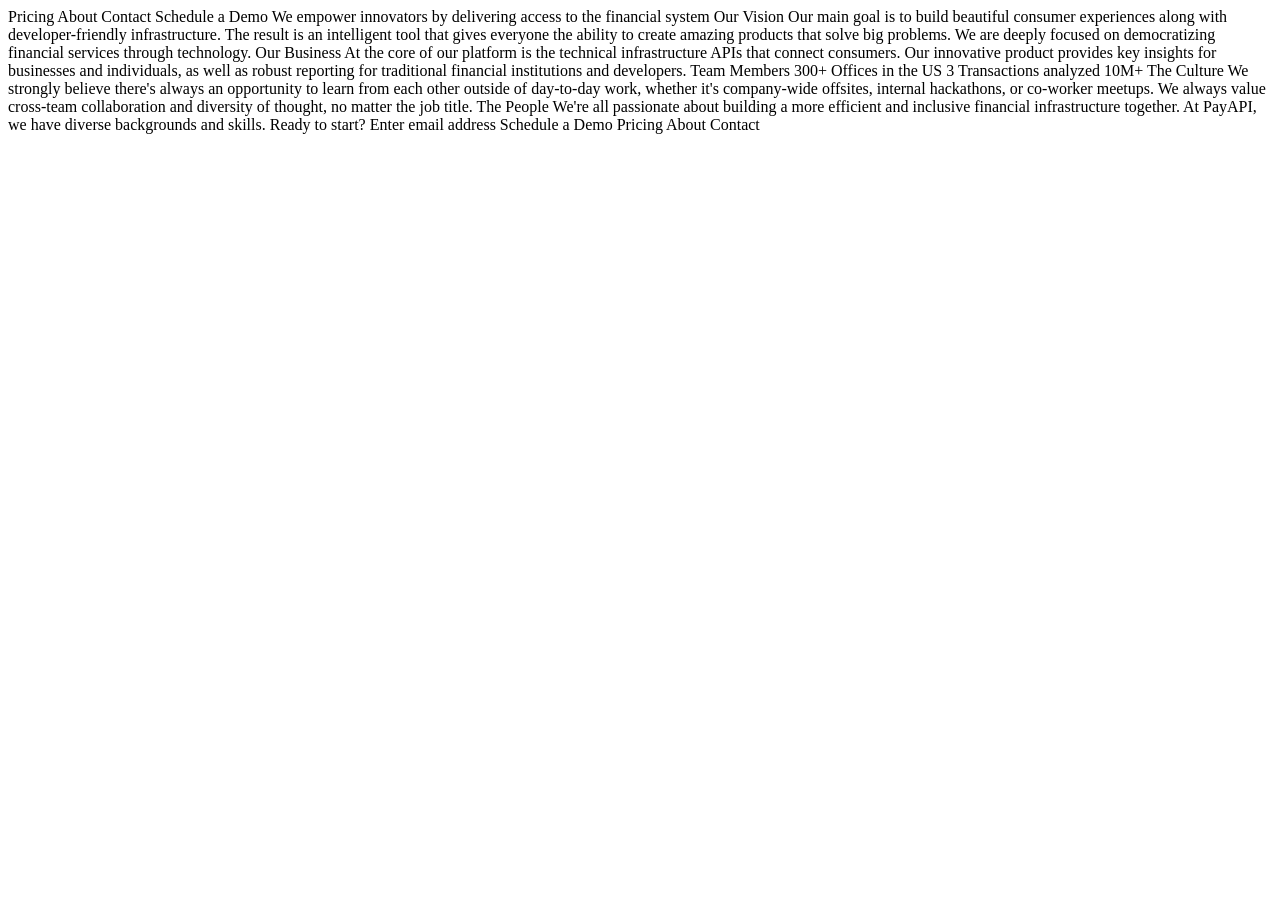
==== about.html @ 97dd3496 "Creating started files" ====
<!DOCTYPE html>
<html lang="en">
  <head>
    <meta charset="UTF-8" />
    <meta name="viewport" content="width=device-width, initial-scale=1.0" />

    <link rel="icon" type="image/png" sizes="32x32" href="./assets/favicon-32x32.png" />

    <title>Frontend Mentor | PayAPI Website Challenge</title>
  </head>

  <body>
    Pricing
    About
    Contact
    Schedule a Demo

    We empower innovators by delivering access to the financial system

    Our Vision

    Our main goal is to build beautiful consumer experiences along with developer-friendly 
    infrastructure. The result is an intelligent tool that gives everyone the ability to create 
    amazing products that solve big problems. We are deeply focused on democratizing financial 
    services through technology.

    Our Business

    At the core of our platform is the technical infrastructure APIs that connect consumers. 
    Our innovative product provides key insights for businesses and individuals, as well as 
    robust reporting for traditional financial institutions and developers.

    Team Members 
    300+

    Offices in the US 
    3

    Transactions analyzed 
    10M+

    The Culture

    We strongly believe there's always an opportunity to learn from each other outside of 
    day-to-day work, whether it's company-wide offsites, internal hackathons, or co-worker meetups. 
    We always value cross-team collaboration and diversity of thought, no matter the job title.

    The People
    
    We're all passionate about building a more efficient and inclusive financial infrastructure 
    together. At PayAPI, we have diverse backgrounds and skills.

    Ready to start? 
    Enter email address 
    Schedule a Demo

    Pricing
    About
    Contact
  </body>

</html>
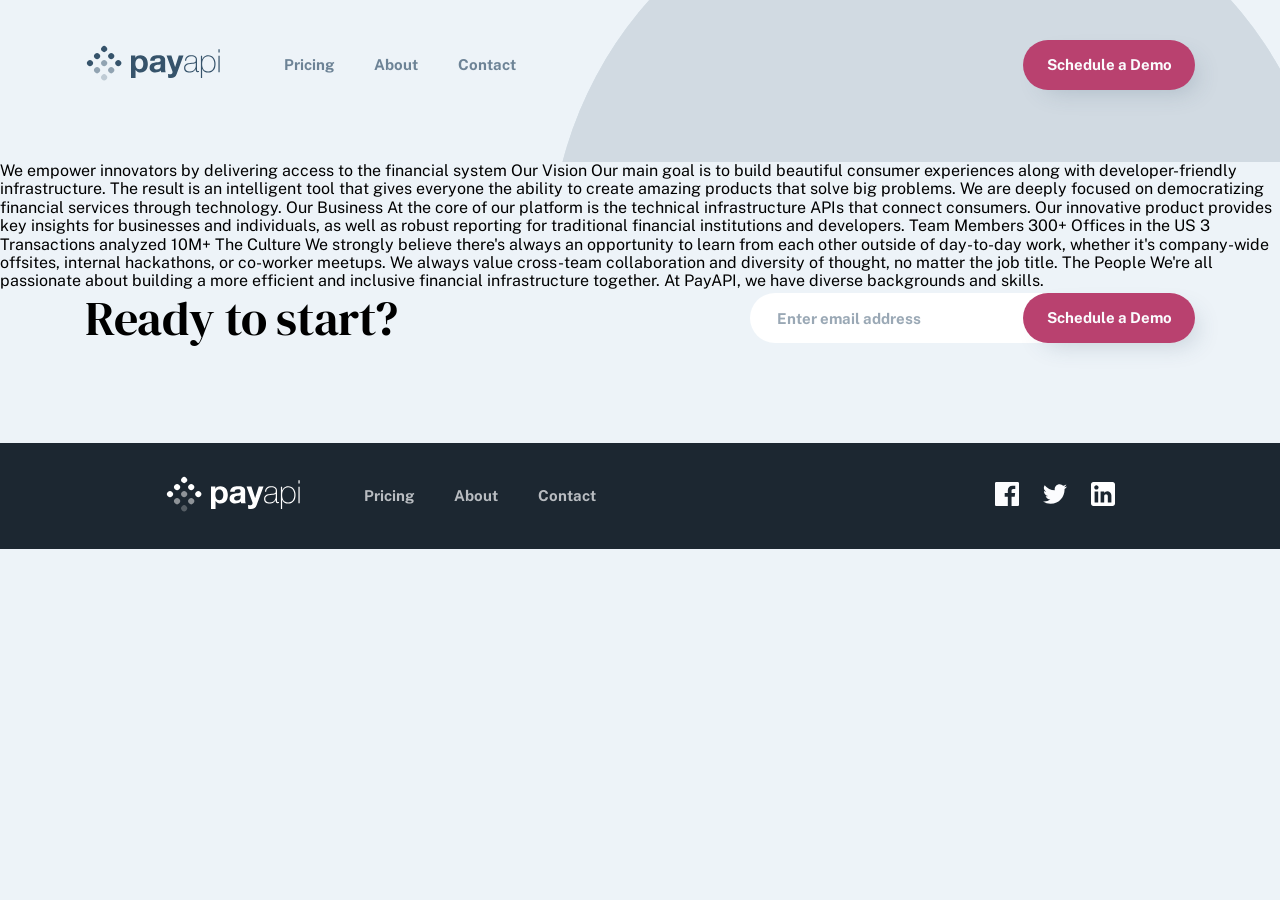
==== commit 4623dd15: "Finished home page" ====
--- a/about.html
+++ b/about.html
@@ -7,15 +7,140 @@
     <link rel="icon" type="image/png" sizes="32x32" href="./assets/favicon-32x32.png" />
 
     <title>Frontend Mentor | PayAPI Website Challenge</title>
+        <link rel="stylesheet" href="./css/normalize.css" />
+    <link rel="stylesheet" href="./css/style.css" />
   </head>
 
   <body>
-    Pricing
-    About
-    Contact
-    Schedule a Demo
-
-    We empower innovators by delivering access to the financial system
+    <header class="header">
+            <div class="header__menu container">
+        <div class="header__logo">
+          <a href="index.html">
+            <svg
+              width="135"
+              height="38"
+              xmlns="http://www.w3.org/2000/svg"
+              aria-hidden="true"
+              focusable="false"
+            >
+              <g fill="#36536B" fill-rule="evenodd">
+                <path
+                  d="M50.544 33.934v-7.84h.064a5.36 5.36 0 002.128 1.84c.864.416 1.808.624 2.832.624 1.216 0 2.277-.235 3.184-.704a6.738 6.738 0 002.272-1.888 8.147 8.147 0 001.36-2.72 11.37 11.37 0 00.448-3.2c0-1.173-.15-2.299-.448-3.376-.299-1.077-.757-2.021-1.376-2.832a6.937 6.937 0 00-2.336-1.952c-.939-.49-2.059-.736-3.36-.736-1.024 0-1.963.203-2.816.608-.853.405-1.557 1.056-2.112 1.952h-.064v-2.112H46v22.336h4.544zm3.808-8.768c-.725 0-1.344-.15-1.856-.448a3.595 3.595 0 01-1.232-1.168 5.044 5.044 0 01-.672-1.68 9.192 9.192 0 01-.208-1.952c0-.683.064-1.344.192-1.984a4.98 4.98 0 01.656-1.696c.31-.49.715-.89 1.216-1.2.501-.31 1.125-.464 1.872-.464.725 0 1.339.155 1.84.464.501.31.912.715 1.232 1.216.32.501.55 1.072.688 1.712.139.64.208 1.29.208 1.952 0 .661-.064 1.312-.192 1.952-.128.64-.347 1.2-.656 1.68-.31.48-.715.87-1.216 1.168-.501.299-1.125.448-1.872.448zm15.882 3.392c1.024 0 2.027-.15 3.008-.448a5.921 5.921 0 002.56-1.568 6.52 6.52 0 00.32 1.6h4.608c-.213-.341-.363-.853-.448-1.536a17.288 17.288 0 01-.128-2.144v-8.608c0-1.003-.224-1.808-.672-2.416a4.603 4.603 0 00-1.728-1.424 7.733 7.733 0 00-2.336-.688 18.543 18.543 0 00-2.528-.176c-.917 0-1.83.09-2.736.272a7.809 7.809 0 00-2.448.912 5.448 5.448 0 00-1.792 1.696c-.47.704-.736 1.59-.8 2.656h4.544c.085-.896.384-1.536.896-1.92.512-.384 1.216-.576 2.112-.576.405 0 .784.027 1.136.08.352.053.661.16.928.32s.48.384.64.672c.16.288.24.677.24 1.168.021.47-.117.827-.416 1.072-.299.245-.704.432-1.216.56-.512.128-1.099.224-1.76.288-.661.064-1.333.15-2.016.256-.683.107-1.36.25-2.032.432a5.735 5.735 0 00-1.792.816c-.523.363-.95.848-1.28 1.456-.33.608-.496 1.381-.496 2.32 0 .853.144 1.59.432 2.208a4.17 4.17 0 001.2 1.536c.512.405 1.11.704 1.792.896a8.127 8.127 0 002.208.288zm1.696-3.008c-.363 0-.715-.032-1.056-.096a2.566 2.566 0 01-.896-.336 1.717 1.717 0 01-.608-.656c-.15-.277-.224-.619-.224-1.024 0-.427.075-.779.224-1.056.15-.277.347-.507.592-.688a2.98 2.98 0 01.864-.432c.33-.107.667-.192 1.008-.256.363-.064.725-.117 1.088-.16.363-.043.71-.096 1.04-.16.33-.064.64-.144.928-.24.288-.096.528-.23.72-.4v1.696c0 .256-.027.597-.08 1.024a3.428 3.428 0 01-.432 1.264c-.235.416-.597.773-1.088 1.072-.49.299-1.184.448-2.08.448zm13.962 8.384c1.557 0 2.773-.288 3.648-.864.874-.576 1.557-1.536 2.048-2.88L98.5 11.598h-4.704L90.18 22.926h-.064l-3.744-11.328H81.54l5.792 15.52c.128.32.192.661.192 1.024 0 .49-.144.939-.432 1.344-.288.405-.731.64-1.328.704-.448.021-.896.01-1.344-.032-.448-.043-.886-.085-1.312-.128v3.744c.469.043.933.08 1.392.112.458.032.922.048 1.392.048zm18.698-5.408c.789 0 1.514-.096 2.176-.288a6.581 6.581 0 001.776-.8c.522-.341.965-.73 1.328-1.168.362-.437.64-.901.832-1.392h.064v.864c0 .341.026.656.08.944.053.288.154.539.304.752.149.213.368.384.656.512.288.128.677.192 1.168.192.34 0 .672-.043.992-.128V26.99a5.835 5.835 0 01-.896.096c-.278 0-.491-.059-.64-.176a.961.961 0 01-.32-.464 2.357 2.357 0 01-.112-.64c-.011-.235-.016-.47-.016-.704v-9.568c0-1.259-.454-2.277-1.36-3.056-.907-.779-2.352-1.168-4.336-1.168-1.984 0-3.515.453-4.592 1.36-1.078.907-1.66 2.267-1.744 4.08h1.216c.085-1.472.58-2.57 1.488-3.296.906-.725 2.096-1.088 3.568-1.088.832 0 1.536.085 2.112.256.576.17 1.045.405 1.408.704.362.299.629.64.8 1.024.17.384.256.8.256 1.248 0 .576-.032 1.056-.096 1.44a1.64 1.64 0 01-.48.944c-.256.245-.635.437-1.136.576-.502.139-1.19.24-2.064.304l-1.888.16c-.662.064-1.35.17-2.064.32-.715.15-1.366.4-1.952.752a4.367 4.367 0 00-1.456 1.44c-.384.608-.576 1.392-.576 2.352 0 1.579.48 2.747 1.44 3.504.96.757 2.314 1.136 4.064 1.136zm.032-1.056c-1.344 0-2.4-.293-3.168-.88-.768-.587-1.152-1.488-1.152-2.704 0-.768.149-1.392.448-1.872.298-.48.688-.859 1.168-1.136a5.213 5.213 0 011.616-.592 20.778 20.778 0 011.792-.272l2.048-.192a16.93 16.93 0 002.032-.288c.608-.128 1.06-.373 1.36-.736v3.072c0 .213-.06.624-.176 1.232-.118.608-.39 1.237-.816 1.888-.427.65-1.046 1.227-1.856 1.728-.811.501-1.91.752-3.296.752zm12.49 6.56v-9.312h.063c.491 1.344 1.27 2.315 2.336 2.912 1.067.597 2.283.896 3.648.896 1.26 0 2.352-.213 3.28-.64a6.254 6.254 0 002.304-1.776c.608-.757 1.062-1.659 1.36-2.704.3-1.045.448-2.197.448-3.456 0-1.152-.149-2.25-.448-3.296-.298-1.045-.752-1.963-1.36-2.752a6.651 6.651 0 00-2.304-1.888c-.928-.47-2.02-.704-3.28-.704-.896 0-1.69.139-2.384.416a6.39 6.39 0 00-1.776 1.04c-.49.416-.885.87-1.184 1.36-.298.49-.512.939-.64 1.344h-.064v-3.776h-1.216V34.03h1.216zm6.047-6.56c-1.152 0-2.117-.208-2.896-.624a5.008 5.008 0 01-1.856-1.664c-.458-.693-.784-1.493-.976-2.4a13.637 13.637 0 01-.288-2.832c0-.981.107-1.925.32-2.832a7.152 7.152 0 011.04-2.416 5.407 5.407 0 011.872-1.696c.768-.427 1.696-.64 2.784-.64 1.11 0 2.054.219 2.832.656a5.599 5.599 0 011.904 1.728c.491.715.854 1.525 1.088 2.432.235.907.352 1.83.352 2.768 0 1.024-.122 1.99-.368 2.896-.245.907-.618 1.701-1.12 2.384a5.487 5.487 0 01-1.92 1.632c-.778.405-1.7.608-2.768.608zm11.498-18.88V5.294h-1.216V8.59h1.216zm0 19.552V11.694h-1.216v16.448h1.216z"
+                  fill-rule="nonzero"
+                />
+                <g>
+                  <circle
+                    transform="rotate(45 19.142 5)"
+                    cx="19.142"
+                    cy="5"
+                    r="3"
+                  />
+                  <circle
+                    transform="rotate(45 26.213 12.071)"
+                    cx="26.213"
+                    cy="12.071"
+                    r="3"
+                  />
+                  <circle
+                    transform="rotate(45 33.284 19.142)"
+                    cx="33.284"
+                    cy="19.142"
+                    r="3"
+                  />
+                  <circle
+                    transform="rotate(45 12.071 12.071)"
+                    cx="12.071"
+                    cy="12.071"
+                    r="3"
+                  />
+                  <circle
+                    opacity=".5"
+                    transform="rotate(45 19.142 19.142)"
+                    cx="19.142"
+                    cy="19.142"
+                    r="3"
+                  />
+                  <circle
+                    opacity=".5"
+                    transform="rotate(45 26.213 26.213)"
+                    cx="26.213"
+                    cy="26.213"
+                    r="3"
+                  />
+                  <circle
+                    transform="rotate(45 5 19.142)"
+                    cx="5"
+                    cy="19.142"
+                    r="3"
+                  />
+                  <circle
+                    opacity=".5"
+                    transform="rotate(45 12.071 26.213)"
+                    cx="12.071"
+                    cy="26.213"
+                    r="3"
+                  />
+                  <circle
+                    opacity=".25"
+                    transform="rotate(45 19.142 33.284)"
+                    cx="19.142"
+                    cy="33.284"
+                    r="3"
+                  />
+                </g>
+              </g>
+            </svg>
+            <span class="visually-hidden">PayAPI — Главная страница</span>
+          </a>
+        </div>
+        <button
+          type="button"
+          class="menu__button open__button"
+          aria-label="Открыть меню"
+          aria-expanded="false"
+          aria-controls="navbar"
+        >
+          <svg
+            width="28"
+            height="17"
+            xmlns="http://www.w3.org/2000/svg"
+            aria-hidden="true"
+            focusable="false"
+          >
+            <g fill="#36536B" fill-rule="evenodd">
+              <path d="M0 0h28v3H0zM0 7h28v3H0zM0 14h28v3H0z" />
+            </g>
+          </svg>
+        </button>
+        <div id="navbar" class="header__menu-wrap">
+          <nav class="navigation" aria-label="Главная навигация">
+            <button
+              type="button"
+              class="menu__button close__button"
+              aria-label="Закрыть меню"
+              aria-expanded="true"
+              aria-controls="navbar"
+            >
+              <svg width="22" height="23" xmlns="http://www.w3.org/2000/svg">
+                <path
+                  d="M19.839.54L21.96 2.66 13.12 11.5l8.84 8.839-2.121 2.121-8.84-8.84-8.838 8.84L.04 20.34l8.838-8.84L.04 2.662 2.16.54 11 9.378 19.839.54z"
+                  fill="#FBFCFE"
+                  fill-rule="evenodd"
+                />
+              </svg>
+            </button>
+            <ul id="navMenu" class="main__nav">
+              <li><a href="pricing.html">Pricing</a></li>
+              <li><a href="/">About</a></li>
+              <li><a href="contact.html">Contact</a></li>
+            </ul>
+          </nav>
+          <button type="button" class="btn">Schedule a Demo</button>
+        </div>
+      </div>
+    </header>
+    <main class="main">
+We empower innovators by delivering access to the financial system
 
     Our Vision
 
@@ -49,14 +174,155 @@
     
     We're all passionate about building a more efficient and inclusive financial infrastructure 
     together. At PayAPI, we have diverse backgrounds and skills.
-
-    Ready to start? 
-    Enter email address 
-    Schedule a Demo
-
-    Pricing
-    About
-    Contact
+    </main>
+    <footer class="footer">
+      <div class="footer__header container">
+        <h3>Ready to start?</h3>
+        <form action="#" class="form__email" id="footer-form">
+          <input
+            type="email"
+            name="email"
+            class="user-email"
+            aria-label="Enter your email"
+            placeholder="Enter email address"
+          />
+          <small class="error-msg">Please use a valid email address</small>
+          <button type="submit" class="btn email-btn">Schedule a Demo</button>
+        </form>
+      </div>
+      <div class="footer__links">
+        <a href="index.html" class="footer__logo">
+          <svg
+            width="135"
+            height="38"
+            xmlns="http://www.w3.org/2000/svg"
+            aria-hidden="true"
+            focusable="false"
+          >
+            <g fill="#36536B" fill-rule="evenodd">
+              <path
+                d="M50.544 33.934v-7.84h.064a5.36 5.36 0 002.128 1.84c.864.416 1.808.624 2.832.624 1.216 0 2.277-.235 3.184-.704a6.738 6.738 0 002.272-1.888 8.147 8.147 0 001.36-2.72 11.37 11.37 0 00.448-3.2c0-1.173-.15-2.299-.448-3.376-.299-1.077-.757-2.021-1.376-2.832a6.937 6.937 0 00-2.336-1.952c-.939-.49-2.059-.736-3.36-.736-1.024 0-1.963.203-2.816.608-.853.405-1.557 1.056-2.112 1.952h-.064v-2.112H46v22.336h4.544zm3.808-8.768c-.725 0-1.344-.15-1.856-.448a3.595 3.595 0 01-1.232-1.168 5.044 5.044 0 01-.672-1.68 9.192 9.192 0 01-.208-1.952c0-.683.064-1.344.192-1.984a4.98 4.98 0 01.656-1.696c.31-.49.715-.89 1.216-1.2.501-.31 1.125-.464 1.872-.464.725 0 1.339.155 1.84.464.501.31.912.715 1.232 1.216.32.501.55 1.072.688 1.712.139.64.208 1.29.208 1.952 0 .661-.064 1.312-.192 1.952-.128.64-.347 1.2-.656 1.68-.31.48-.715.87-1.216 1.168-.501.299-1.125.448-1.872.448zm15.882 3.392c1.024 0 2.027-.15 3.008-.448a5.921 5.921 0 002.56-1.568 6.52 6.52 0 00.32 1.6h4.608c-.213-.341-.363-.853-.448-1.536a17.288 17.288 0 01-.128-2.144v-8.608c0-1.003-.224-1.808-.672-2.416a4.603 4.603 0 00-1.728-1.424 7.733 7.733 0 00-2.336-.688 18.543 18.543 0 00-2.528-.176c-.917 0-1.83.09-2.736.272a7.809 7.809 0 00-2.448.912 5.448 5.448 0 00-1.792 1.696c-.47.704-.736 1.59-.8 2.656h4.544c.085-.896.384-1.536.896-1.92.512-.384 1.216-.576 2.112-.576.405 0 .784.027 1.136.08.352.053.661.16.928.32s.48.384.64.672c.16.288.24.677.24 1.168.021.47-.117.827-.416 1.072-.299.245-.704.432-1.216.56-.512.128-1.099.224-1.76.288-.661.064-1.333.15-2.016.256-.683.107-1.36.25-2.032.432a5.735 5.735 0 00-1.792.816c-.523.363-.95.848-1.28 1.456-.33.608-.496 1.381-.496 2.32 0 .853.144 1.59.432 2.208a4.17 4.17 0 001.2 1.536c.512.405 1.11.704 1.792.896a8.127 8.127 0 002.208.288zm1.696-3.008c-.363 0-.715-.032-1.056-.096a2.566 2.566 0 01-.896-.336 1.717 1.717 0 01-.608-.656c-.15-.277-.224-.619-.224-1.024 0-.427.075-.779.224-1.056.15-.277.347-.507.592-.688a2.98 2.98 0 01.864-.432c.33-.107.667-.192 1.008-.256.363-.064.725-.117 1.088-.16.363-.043.71-.096 1.04-.16.33-.064.64-.144.928-.24.288-.096.528-.23.72-.4v1.696c0 .256-.027.597-.08 1.024a3.428 3.428 0 01-.432 1.264c-.235.416-.597.773-1.088 1.072-.49.299-1.184.448-2.08.448zm13.962 8.384c1.557 0 2.773-.288 3.648-.864.874-.576 1.557-1.536 2.048-2.88L98.5 11.598h-4.704L90.18 22.926h-.064l-3.744-11.328H81.54l5.792 15.52c.128.32.192.661.192 1.024 0 .49-.144.939-.432 1.344-.288.405-.731.64-1.328.704-.448.021-.896.01-1.344-.032-.448-.043-.886-.085-1.312-.128v3.744c.469.043.933.08 1.392.112.458.032.922.048 1.392.048zm18.698-5.408c.789 0 1.514-.096 2.176-.288a6.581 6.581 0 001.776-.8c.522-.341.965-.73 1.328-1.168.362-.437.64-.901.832-1.392h.064v.864c0 .341.026.656.08.944.053.288.154.539.304.752.149.213.368.384.656.512.288.128.677.192 1.168.192.34 0 .672-.043.992-.128V26.99a5.835 5.835 0 01-.896.096c-.278 0-.491-.059-.64-.176a.961.961 0 01-.32-.464 2.357 2.357 0 01-.112-.64c-.011-.235-.016-.47-.016-.704v-9.568c0-1.259-.454-2.277-1.36-3.056-.907-.779-2.352-1.168-4.336-1.168-1.984 0-3.515.453-4.592 1.36-1.078.907-1.66 2.267-1.744 4.08h1.216c.085-1.472.58-2.57 1.488-3.296.906-.725 2.096-1.088 3.568-1.088.832 0 1.536.085 2.112.256.576.17 1.045.405 1.408.704.362.299.629.64.8 1.024.17.384.256.8.256 1.248 0 .576-.032 1.056-.096 1.44a1.64 1.64 0 01-.48.944c-.256.245-.635.437-1.136.576-.502.139-1.19.24-2.064.304l-1.888.16c-.662.064-1.35.17-2.064.32-.715.15-1.366.4-1.952.752a4.367 4.367 0 00-1.456 1.44c-.384.608-.576 1.392-.576 2.352 0 1.579.48 2.747 1.44 3.504.96.757 2.314 1.136 4.064 1.136zm.032-1.056c-1.344 0-2.4-.293-3.168-.88-.768-.587-1.152-1.488-1.152-2.704 0-.768.149-1.392.448-1.872.298-.48.688-.859 1.168-1.136a5.213 5.213 0 011.616-.592 20.778 20.778 0 011.792-.272l2.048-.192a16.93 16.93 0 002.032-.288c.608-.128 1.06-.373 1.36-.736v3.072c0 .213-.06.624-.176 1.232-.118.608-.39 1.237-.816 1.888-.427.65-1.046 1.227-1.856 1.728-.811.501-1.91.752-3.296.752zm12.49 6.56v-9.312h.063c.491 1.344 1.27 2.315 2.336 2.912 1.067.597 2.283.896 3.648.896 1.26 0 2.352-.213 3.28-.64a6.254 6.254 0 002.304-1.776c.608-.757 1.062-1.659 1.36-2.704.3-1.045.448-2.197.448-3.456 0-1.152-.149-2.25-.448-3.296-.298-1.045-.752-1.963-1.36-2.752a6.651 6.651 0 00-2.304-1.888c-.928-.47-2.02-.704-3.28-.704-.896 0-1.69.139-2.384.416a6.39 6.39 0 00-1.776 1.04c-.49.416-.885.87-1.184 1.36-.298.49-.512.939-.64 1.344h-.064v-3.776h-1.216V34.03h1.216zm6.047-6.56c-1.152 0-2.117-.208-2.896-.624a5.008 5.008 0 01-1.856-1.664c-.458-.693-.784-1.493-.976-2.4a13.637 13.637 0 01-.288-2.832c0-.981.107-1.925.32-2.832a7.152 7.152 0 011.04-2.416 5.407 5.407 0 011.872-1.696c.768-.427 1.696-.64 2.784-.64 1.11 0 2.054.219 2.832.656a5.599 5.599 0 011.904 1.728c.491.715.854 1.525 1.088 2.432.235.907.352 1.83.352 2.768 0 1.024-.122 1.99-.368 2.896-.245.907-.618 1.701-1.12 2.384a5.487 5.487 0 01-1.92 1.632c-.778.405-1.7.608-2.768.608zm11.498-18.88V5.294h-1.216V8.59h1.216zm0 19.552V11.694h-1.216v16.448h1.216z"
+                fill-rule="nonzero"
+              />
+              <g>
+                <circle
+                  transform="rotate(45 19.142 5)"
+                  cx="19.142"
+                  cy="5"
+                  r="3"
+                />
+                <circle
+                  transform="rotate(45 26.213 12.071)"
+                  cx="26.213"
+                  cy="12.071"
+                  r="3"
+                />
+                <circle
+                  transform="rotate(45 33.284 19.142)"
+                  cx="33.284"
+                  cy="19.142"
+                  r="3"
+                />
+                <circle
+                  transform="rotate(45 12.071 12.071)"
+                  cx="12.071"
+                  cy="12.071"
+                  r="3"
+                />
+                <circle
+                  opacity=".5"
+                  transform="rotate(45 19.142 19.142)"
+                  cx="19.142"
+                  cy="19.142"
+                  r="3"
+                />
+                <circle
+                  opacity=".5"
+                  transform="rotate(45 26.213 26.213)"
+                  cx="26.213"
+                  cy="26.213"
+                  r="3"
+                />
+                <circle
+                  transform="rotate(45 5 19.142)"
+                  cx="5"
+                  cy="19.142"
+                  r="3"
+                />
+                <circle
+                  opacity=".5"
+                  transform="rotate(45 12.071 26.213)"
+                  cx="12.071"
+                  cy="26.213"
+                  r="3"
+                />
+                <circle
+                  opacity=".25"
+                  transform="rotate(45 19.142 33.284)"
+                  cx="19.142"
+                  cy="33.284"
+                  r="3"
+                />
+              </g>
+            </g>
+          </svg>
+        </a>
+        <div class="footer__links-wrap">
+          <nav>
+            <ul>
+              <li><a href="pricing.html">Pricing</a></li>
+              <li><a href="/">About</a></li>
+              <li><a href="contact.html">Contact</a></li>
+            </ul>
+          </nav>
+          <div class="footer__links-social">
+            <a href="#"
+              ><svg
+                width="24"
+                height="24"
+                xmlns="http://www.w3.org/2000/svg"
+                aria-hidden="true"
+                focusable="false"
+              >
+                <path
+                  d="M22.675 0H1.325C.593 0 0 .593 0 1.325v21.351C0 23.407.593 24 1.325 24H12.82v-9.294H9.692v-3.622h3.128V8.413c0-3.1 1.893-4.788 4.659-4.788 1.325 0 2.463.099 2.795.143v3.24l-1.918.001c-1.504 0-1.795.715-1.795 1.763v2.313h3.587l-.467 3.622h-3.12V24h6.116c.73 0 1.323-.593 1.323-1.325V1.325C24 .593 23.407 0 22.675 0z"
+                  fill="#FBFCFE"
+                  fill-rule="nonzero"
+                /></svg
+            ></a>
+            <a href="#"
+              ><svg
+                width="24"
+                height="20"
+                xmlns="http://www.w3.org/2000/svg"
+                aria-hidden="true"
+                focusable="false"
+              >
+                <path
+                  d="M24 2.557a9.83 9.83 0 01-2.828.775A4.932 4.932 0 0023.337.608a9.864 9.864 0 01-3.127 1.195A4.916 4.916 0 0016.616.248c-3.179 0-5.515 2.966-4.797 6.045A13.978 13.978 0 011.671 1.149a4.93 4.93 0 001.523 6.574 4.903 4.903 0 01-2.229-.616c-.054 2.281 1.581 4.415 3.949 4.89a4.935 4.935 0 01-2.224.084 4.928 4.928 0 004.6 3.419A9.9 9.9 0 010 17.54a13.94 13.94 0 007.548 2.212c9.142 0 14.307-7.721 13.995-14.646A10.025 10.025 0 0024 2.557z"
+                  fill="#FBFCFE"
+                  fill-rule="nonzero"
+                /></svg
+            ></a>
+            <a href="#"
+              ><svg
+                width="24"
+                height="24"
+                xmlns="http://www.w3.org/2000/svg"
+                aria-hidden="true"
+                focusable="false"
+              >
+                <path
+                  d="M21.6 0H2.4C1.08 0 0 1.08 0 2.4v19.2C0 22.92 1.08 24 2.4 24h19.2c1.32 0 2.4-1.08 2.4-2.4V2.4C24 1.08 22.92 0 21.6 0zM7.2 20.4H3.6V9.6h3.6v10.8zM5.4 7.56c-1.2 0-2.16-.96-2.16-2.16 0-1.2.96-2.16 2.16-2.16 1.2 0 2.16.96 2.16 2.16 0 1.2-.96 2.16-2.16 2.16zm15 12.84h-3.6v-6.36c0-.96-.84-1.8-1.8-1.8-.96 0-1.8.84-1.8 1.8v6.36H9.6V9.6h3.6v1.44c.6-.96 1.92-1.68 3-1.68 2.28 0 4.2 1.92 4.2 4.2v6.84z"
+                  fill="#FFF"
+                  fill-rule="nonzero"
+                /></svg
+            ></a>
+          </div>
+        </div>
+      </div>
+    </footer>
+    <script src="app.js" defer></script>
   </body>
 
 </html>
--- a/css/style.css
+++ b/css/style.css
@@ -0,0 +1,817 @@
+:root {
+  --neutral-950: hsl(0, 0%, 0%);
+  --neutral-300: hsl(0, 0%, 85%);
+  --neutral-0: hsl(0, 0%, 100%);
+  --slate-950: hsl(207, 27%, 15%);
+  --slate-900: hsl(208, 37%, 21%);
+  --slate-800: hsl(207, 25%, 24%);
+  --slate-700: hsl(207, 33%, 32%);
+  --slate-600: hsl(208, 29%, 45%);
+  --slate-500: hsl(207, 16%, 50%);
+  --slate-100: hsl(207, 44%, 95%);
+  --slate-50: hsl(220, 60%, 99%);
+  --rose-600: hsl(337, 48%, 49%);
+  --rose-400: hsl(337, 60%, 64%);
+  --red-600: hsl(0, 100%, 50%);
+  --green-900: hsl(162, 18%, 22%);
+}
+@font-face {
+  font-family: "DM Serif Display";
+  src: url("../assets/fonts/DMSerifDisplay-Regular.woff2") format("woff2");
+  font-weight: normal;
+  font-style: normal;
+  font-display: swap;
+}
+
+@font-face {
+  font-family: "Public Sans";
+  src: url("../assets/fonts/PublicSans-Bold.woff2") format("woff2");
+  font-weight: bold;
+  font-style: normal;
+  font-display: swap;
+}
+
+@font-face {
+  font-family: "Public Sans";
+  src: url("../assets/fonts/PublicSans-Bold_1.woff2") format("woff2");
+  font-weight: bold;
+  font-style: normal;
+  font-display: swap;
+}
+
+@font-face {
+  font-family: "Public Sans";
+  src: url("../assets/fonts/PublicSans-Regular.woff2") format("woff2");
+  font-weight: normal;
+  font-style: normal;
+  font-display: swap;
+}
+@font-face {
+  font-family: "Roboto Mono";
+  src: url("../assets/fonts/RobotoMono-Regular.woff2") format("woff2");
+  font-weight: normal;
+  font-style: normal;
+  font-display: swap;
+}
+html {
+  box-sizing: border-box;
+}
+
+*,
+*::after,
+*::before {
+  box-sizing: border-box;
+}
+body {
+  max-width: 1440px;
+  width: 100%;
+  margin: 0;
+  margin-inline: auto;
+  padding: 0;
+  font-family: "Public Sans";
+  background-color: var(--slate-100);
+}
+img {
+  display: block;
+  max-width: 100%;
+  height: auto;
+}
+h1,
+h2,
+h3,
+h4,
+h5,
+h6,
+p {
+  margin: 0;
+}
+pre {
+  font-family: "Roboto Mono";
+  margin-block: 0;
+  font-size: 0;
+}
+code {
+  font-family: "Roboto Mono";
+}
+ul {
+  margin: 0;
+  padding: 0;
+  list-style: none;
+}
+button {
+  border: 0 none transparent;
+  background-color: transparent;
+  cursor: pointer;
+  padding: 0;
+}
+a {
+  text-decoration: none;
+}
+h3 {
+  font-family: "DM Serif Display";
+  font-weight: 400;
+  font-size: 48px;
+  line-height: 115%;
+  letter-spacing: -0.4px;
+}
+.container {
+  max-width: 70.625rem;
+  margin-inline: auto;
+  padding-inline: 0.625rem;
+}
+.btn {
+  width: 172px;
+  height: 50px;
+  display: flex;
+  flex-direction: row;
+  justify-content: center;
+  align-items: center;
+  background: var(--rose-600);
+  box-shadow: 10px 10px 25px -10px rgba(54, 83, 107, 0.25);
+  border-radius: 999px;
+  font-weight: 700;
+  font-size: 15px;
+  line-height: 120%;
+  color: var(--slate-50);
+  transition:
+    background 350ms ease-in-out,
+    box-shadow 400 ms ease-in-out;
+  &:hover {
+    background: var(--rose-400);
+    box-shadow: 10px 10px 25px -10px rgba(54, 83, 107, 0.25);
+  }
+}
+.form__email {
+  position: relative;
+  input {
+    outline: none;
+    border: var(--neutral-0);
+    width: 445px;
+    height: 50px;
+    border-radius: 999px;
+    padding: 16px 27px;
+    &::placeholder {
+      font-family: "Public Sans";
+      font-style: normal;
+      font-weight: 700;
+      font-size: 15px;
+      line-height: 120%;
+      color: var(--slate-700);
+      mix-blend-mode: normal;
+      opacity: 0.5;
+    }
+    &:focus {
+      outline: none;
+      border: none;
+    }
+  }
+  small {
+    display: none;
+    padding: 5px 0 0 30px;
+    color: var(--red-600);
+  }
+  .btn {
+    position: absolute;
+    top: 0;
+    right: 100px;
+  }
+}
+.visually-hidden {
+  position: absolute;
+  width: 1px;
+  height: 1px;
+  padding: 0;
+  margin: -1px;
+  overflow: hidden;
+  clip: rect(0, 0, 0, 0);
+  white-space: nowrap;
+  border: 0;
+}
+
+.header {
+  background-image: url("../assets/shared/desktop/bg-pattern-circle.svg");
+  background-repeat: no-repeat;
+  background-position-x: 110%;
+  background-position-y: -130px;
+  overflow: hidden;
+  .header__menu {
+    display: flex;
+    align-items: center;
+    column-gap: 64px;
+    padding-block: 40px 72px;
+    .menu__button {
+      &.open__button {
+        display: none;
+      }
+      &.close__button {
+        display: none;
+      }
+    }
+  }
+
+  .header__menu-wrap {
+    display: flex;
+    align-items: center;
+    flex-grow: 1;
+    nav {
+      ul {
+        display: flex;
+        align-items: center;
+        column-gap: 40px;
+        a {
+          font-weight: 700;
+          font-size: 15px;
+          line-height: 120%;
+          color: var(--slate-700);
+          mix-blend-mode: normal;
+          opacity: 0.7;
+          transition: opacity 450ms ease-in-out;
+          &:hover {
+            opacity: 1;
+          }
+        }
+      }
+    }
+    .btn {
+      margin-left: auto;
+    }
+  }
+
+  .header__hero {
+    display: flex;
+    align-items: center;
+    justify-content: space-between;
+    .header__hero-content {
+      max-width: 546px;
+      h1 {
+        font-family: "DM Serif Display";
+        font-weight: 400;
+        /* font-size: 72px; */
+        font-size: clamp(2rem, calc(0.864rem + 4.04vw), 4.5rem);
+        line-height: 72px;
+        letter-spacing: -0.553846px;
+        color: var(--slate-700);
+        margin-block-end: 24px;
+      }
+      form {
+        margin-block-end: 16px;
+      }
+      p {
+        display: flex;
+        align-items: center;
+        column-gap: 5px;
+        font-size: 15px;
+        line-height: 185%;
+        color: var(--slate-500);
+        a {
+          font-weight: 700;
+          color: var(--slate-700);
+          text-decoration: underline;
+          text-underline-offset: 3px;
+        }
+      }
+    }
+  }
+}
+.main {
+  .main__about {
+    display: flex;
+    align-items: center;
+    justify-content: space-between;
+    padding: 99px 165px;
+    background: var(--slate-950);
+    background-image: url("../assets/shared/desktop/bg-pattern-circle.svg");
+    background-repeat: no-repeat;
+    background-position-x: -30%;
+    background-position-y: 120%;
+    overflow: hidden;
+    margin-block-end: 150px;
+    .main__about-content {
+      display: flex;
+      flex-direction: column;
+      align-items: flex-start;
+      max-width: 445px;
+      color: var(--slate-50);
+      h3 {
+        margin-block-end: 24px;
+      }
+      p {
+        font-weight: 400;
+        font-size: 15px;
+        line-height: 185%;
+        mix-blend-mode: normal;
+        opacity: 0.7;
+        margin-block-end: 32px;
+      }
+      .btn {
+        width: 114px;
+        height: 50px;
+        border: 1px solid var(--slate-50);
+        background: inherit;
+        transition:
+          background 450ms ease-in-out,
+          border-color 450ms ease-in-out,
+          color 450ms ease-in-out;
+        &:hover {
+          background: var(--slate-50);
+          border-color: var(--slate-50);
+          color: var(--slate-950);
+          outline: none;
+        }
+      }
+    }
+    .main__about-images {
+      display: grid;
+      grid-template-columns: repeat(3, 1fr);
+      grid-template-rows: repeat(2, 1fr);
+      gap: 54px 62px;
+      svg path {
+        fill: var(--slate-50);
+      }
+    }
+  }
+  .testimonial {
+    background-image: url("../assets/shared/desktop/bg-pattern-circle.svg");
+    background-repeat: no-repeat;
+    background-position-x: 160%;
+    background-position-y: 90%;
+    .testimonial__implementation {
+      display: flex;
+      align-items: center;
+      justify-content: space-between;
+      margin-block-end: 150px;
+      .implementation__images {
+        width: 445px;
+        height: 284px;
+        box-shadow: 9px 18px 14px 3px rgba(0, 0, 0, 0.65);
+        .implementation__images-head {
+          height: 40px;
+          background: hsl(207, 25%, 24%);
+          border-radius: 8px 8px 0px 0px;
+          display: flex;
+          align-items: center;
+          column-gap: 6.4px;
+          padding: 12px 16px;
+          span {
+            width: 16px;
+            height: 16px;
+            border-radius: 50%;
+            &:nth-child(1) {
+              background-color: var(--rose-600);
+            }
+            &:nth-child(2) {
+              background-color: var(--slate-600);
+            }
+            &:nth-child(3) {
+              background-color: var(--slate-700);
+            }
+          }
+        }
+        .implementation__images-block {
+          background-color: var(--slate-950);
+          color: var(--slate-50);
+          padding: 15px;
+          border-radius: 0px 0px 8px 8px;
+          font-family: "Roboto Mono";
+          padding-inline: 32px;
+          code {
+            /* Подсветка для тегов/атрибутов (опционально) */
+            color: #9cdcfe;
+            display: block;
+            font-style: normal;
+            font-weight: 400;
+            font-size: 13px;
+            line-height: 20px;
+            color: var(--slate-50);
+          }
+        }
+      }
+
+      .implementation__content {
+        max-width: 445px;
+        h3 {
+          color: var(--slate-700);
+          margin-block-end: 24px;
+        }
+        p {
+          font-weight: 400;
+          font-size: 15px;
+          line-height: 185%;
+          color: var(--slate-500);
+        }
+      }
+    }
+    .testimonial__optimize {
+      display: flex;
+      align-items: center;
+      column-gap: 99.5px;
+      padding-block-end: 146.57px;
+      .testimonial__optimize-content {
+        h3 {
+          color: var(--slate-950);
+          margin-block-end: 24px;
+        }
+        p {
+          font-size: 15px;
+          line-height: 185%;
+          color: var(--slate-500);
+        }
+      }
+      img {
+        width: 565px;
+        height: 499px;
+      }
+    }
+  }
+  .feauters {
+    display: grid;
+    grid-template-columns: repeat(3, 1fr);
+    column-gap: 30px;
+    margin-block-end: 84px;
+    .feauters__block {
+      display: flex;
+      align-items: center;
+      flex-direction: column;
+      row-gap: 16px;
+      img {
+        margin-block-end: 16px;
+      }
+      h6 {
+        font-weight: 700;
+        font-size: 18px;
+        line-height: 140%;
+        text-align: center;
+        color: #36536b;
+      }
+      p {
+        font-weight: 400;
+        font-size: 15px;
+        line-height: 185%;
+        text-align: center;
+        color: #6c8294;
+      }
+    }
+  }
+}
+.footer {
+  .footer__header {
+    display: flex;
+    align-items: center;
+    justify-content: space-between;
+    margin-block-end: 97px;
+    .form__email {
+      .btn {
+        right: 0;
+      }
+    }
+  }
+  .footer__links {
+    display: flex;
+    align-items: center;
+    column-gap: 64px;
+    background-color: var(--slate-950);
+    padding: 32px 165px;
+    .footer__logo {
+      svg {
+        /* Стили для обычного состояния */
+        path,
+        circle {
+          fill: var(--neutral-0);
+          transition: fill 300ms ease;
+        }
+
+        /* Стили при наведении на сам SVG */
+        &:hover {
+          path,
+          circle {
+            fill: hsl(207, 28%, 77%);
+          }
+        }
+      }
+    }
+    .footer__links-wrap {
+      display: flex;
+      align-items: center;
+      flex-grow: 1;
+      nav {
+        ul {
+          display: flex;
+          align-items: center;
+          column-gap: 40px;
+          a {
+            font-weight: 700;
+            font-size: 15px;
+            line-height: 120%;
+            color: #fbfcfe;
+            mix-blend-mode: normal;
+            opacity: 0.7;
+            transition: opacity 450ms ease-in-out;
+            &:hover {
+              opacity: 1;
+            }
+          }
+        }
+      }
+    }
+    .footer__links-social {
+      margin-left: auto;
+      display: flex;
+      align-items: center;
+      column-gap: 24px;
+      a {
+        svg {
+          transition: fill 300ms ease;
+          &:hover path {
+            fill: var(--rose-400);
+          }
+        }
+      }
+    }
+  }
+}
+
+@media (width <= 768px) {
+  h3 {
+    font-size: clamp(2rem, calc(0.707rem + 4.598vw), 3rem);
+  }
+  .container {
+    max-width: 710px;
+  }
+  .header {
+    background-size: 949px 949px;
+    background-position-x: 65%;
+    background-position-y: -555%;
+    margin-block-end: 91px;
+    .header__menu {
+    }
+    .header__hero {
+      flex-direction: column-reverse;
+      .header__hero-content {
+        max-width: 573px;
+        h1 {
+          text-align: center;
+          line-height: 115%;
+        }
+        form {
+          margin-block-end: 8px;
+        }
+        p {
+          justify-content: center;
+        }
+      }
+    }
+  }
+  .main {
+    .main__about {
+      flex-direction: column-reverse;
+      row-gap: 64px;
+      padding: 87px 40px;
+      background-position-x: 30%;
+      background-position-y: 350%;
+      margin-block-end: 100px;
+      .main__about-content {
+        align-items: center;
+        p {
+          text-align: center;
+        }
+      }
+    }
+    .testimonial {
+      background-image: none;
+      .testimonial__implementation {
+        flex-direction: column;
+        row-gap: 72px;
+        margin-block-end: 101px;
+        .implementation__images {
+          width: 392px;
+          height: 250px;
+          .implementation__images-head {
+            height: 32px;
+            padding: 10px 14px;
+          }
+          .implementation__images-block {
+            padding-inline: 21px;
+          }
+        }
+        .implementation__content {
+          text-align: center;
+        }
+      }
+      .testimonial__optimize {
+        padding-block-end: 0;
+        margin-block-end: 101.36px;
+        flex-direction: column-reverse;
+        row-gap: 36px;
+        .testimonial__optimize-content {
+          max-width: 573px;
+          h3 {
+            text-align: center;
+          }
+          p {
+            text-align: center;
+          }
+        }
+        img {
+          width: 361.92px;
+          height: 319.64px;
+        }
+      }
+    }
+    .feauters {
+      column-gap: 8px;
+      margin-block-end: 81px;
+    }
+  }
+  .footer {
+    .footer__header {
+      flex-direction: column;
+      row-gap: 40px;
+      margin-block-end: 100px;
+    }
+    .footer__links {
+      padding: 31.62px 39.5px;
+    }
+  }
+}
+
+@media (width <= 450px) {
+  .container {
+    max-width: 348px;
+  }
+  .form__email {
+    position: static;
+    input {
+      width: 328px;
+      height: 48px;
+      padding: 15px 30px;
+      margin-block-end: 16px;
+    }
+    .small {
+      margin-block-end: 16px;
+    }
+    .btn {
+      position: static;
+      width: 328px;
+      height: 48px;
+    }
+  }
+  .header {
+    background-size: 780px 780px;
+    background-position-x: 50%;
+    background-position-y: -140%;
+    margin-block-end: 73px;
+    .header__menu {
+      justify-content: space-between;
+      .menu__button {
+        &.open__button {
+          display: block;
+        }
+        &.close__button {
+          display: block;
+          margin-block: 48.54px 24px;
+        }
+      }
+      .header__menu-wrap {
+        visibility: hidden;
+        position: fixed;
+        width: 360px;
+        max-width: 100%;
+        height: 100vh;
+        top: 0;
+        left: -210px;
+        transform: translateX(0);
+        flex-direction: column;
+        flex-grow: 0;
+        overflow-y: auto;
+        background: var(--slate-950);
+        box-shadow: 10px 10px 25px -10px rgba(54, 83, 107, 0.25);
+
+        nav {
+          display: flex;
+          flex-direction: column;
+          justify-content: start;
+          .close__button {
+            /* сдвинули крестик влево */
+            align-self: flex-end;
+          }
+          ul {
+            border-top: 1px solid rgba(251, 252, 254, 0.15);
+            width: 240px;
+            flex-direction: column;
+            gap: 30px 0;
+            padding-block-start: 43px;
+            margin-block-end: 40px;
+            a {
+              font-size: 18px;
+              line-height: 140%;
+              text-align: center;
+              color: var(--slate-50);
+              mix-blend-mode: normal;
+              opacity: 0.7;
+            }
+          }
+        }
+        .btn {
+          margin: 0;
+        }
+      }
+    }
+    .header__hero {
+      .header__hero-content {
+        max-width: 328px;
+        h1 {
+          line-height: 125%;
+          letter-spacing: -0.25px;
+          margin-block-end: 16px;
+        }
+      }
+    }
+  }
+  .menu__active header .header__menu .header__menu-wrap {
+    visibility: visible;
+    transform: translateX(300px);
+    box-shadow: 1px 0 1px 1px rgba(0, 0, 0, 0.25);
+  }
+  .main {
+    .main__about {
+      background-position-x: 50%;
+      background-position-y: 515%;
+      padding: 73px 24px;
+      margin-block-end: 80px;
+      .main__about-images {
+        grid-template-columns: repeat(2, 1fr);
+        grid-template-rows: repeat(3, 1fr);
+        gap: 39px 56px;
+      }
+    }
+    .testimonial {
+      .testimonial__implementation {
+        margin-block-end: 80px;
+        row-gap: 60px;
+        .implementation__images {
+          width: 328px;
+          height: 209px;
+          .implementation__images-head {
+            height: 29.52px;
+            padding: 8px 11px;
+          }
+          .implementation__images-block {
+            padding-inline: 18.7px;
+            code {
+              font-size: 9px;
+              line-height: 16px;
+            }
+          }
+        }
+        .implementation__content {
+          h3 {
+            margin-block-end: 16px;
+          }
+        }
+      }
+      .testimonial__optimize {
+        margin-block-end: 64px;
+        .testimonial__optimize-content {
+          h3 {
+            margin-block-end: 16px;
+          }
+        }
+        img {
+          width: 327.71px;
+          height: 289.67px;
+        }
+      }
+    }
+    .feauters {
+      grid-template-columns: repeat(1, 1fr);
+      gap: 48px 0;
+    }
+  }
+  .footer {
+    .footer__header {
+      row-gap: 30px;
+      margin-block-end: 80px;
+    }
+    .footer__links {
+      flex-direction: column;
+      gap: 40px 0;
+      padding: 49px 121px;
+      background-image: url("../assets/shared/desktop/bg-pattern-circle.svg");
+      background-repeat: no-repeat;
+      background-position-x: 50%;
+      background-position-y: -45%;
+      overflow: hidden;
+      .footer__links-wrap {
+        flex-direction: column;
+        flex-grow: 0;
+        row-gap: 40px;
+        nav {
+          ul {
+            flex-direction: column;
+            gap: 30px 0;
+          }
+        }
+      }
+    }
+  }
+}
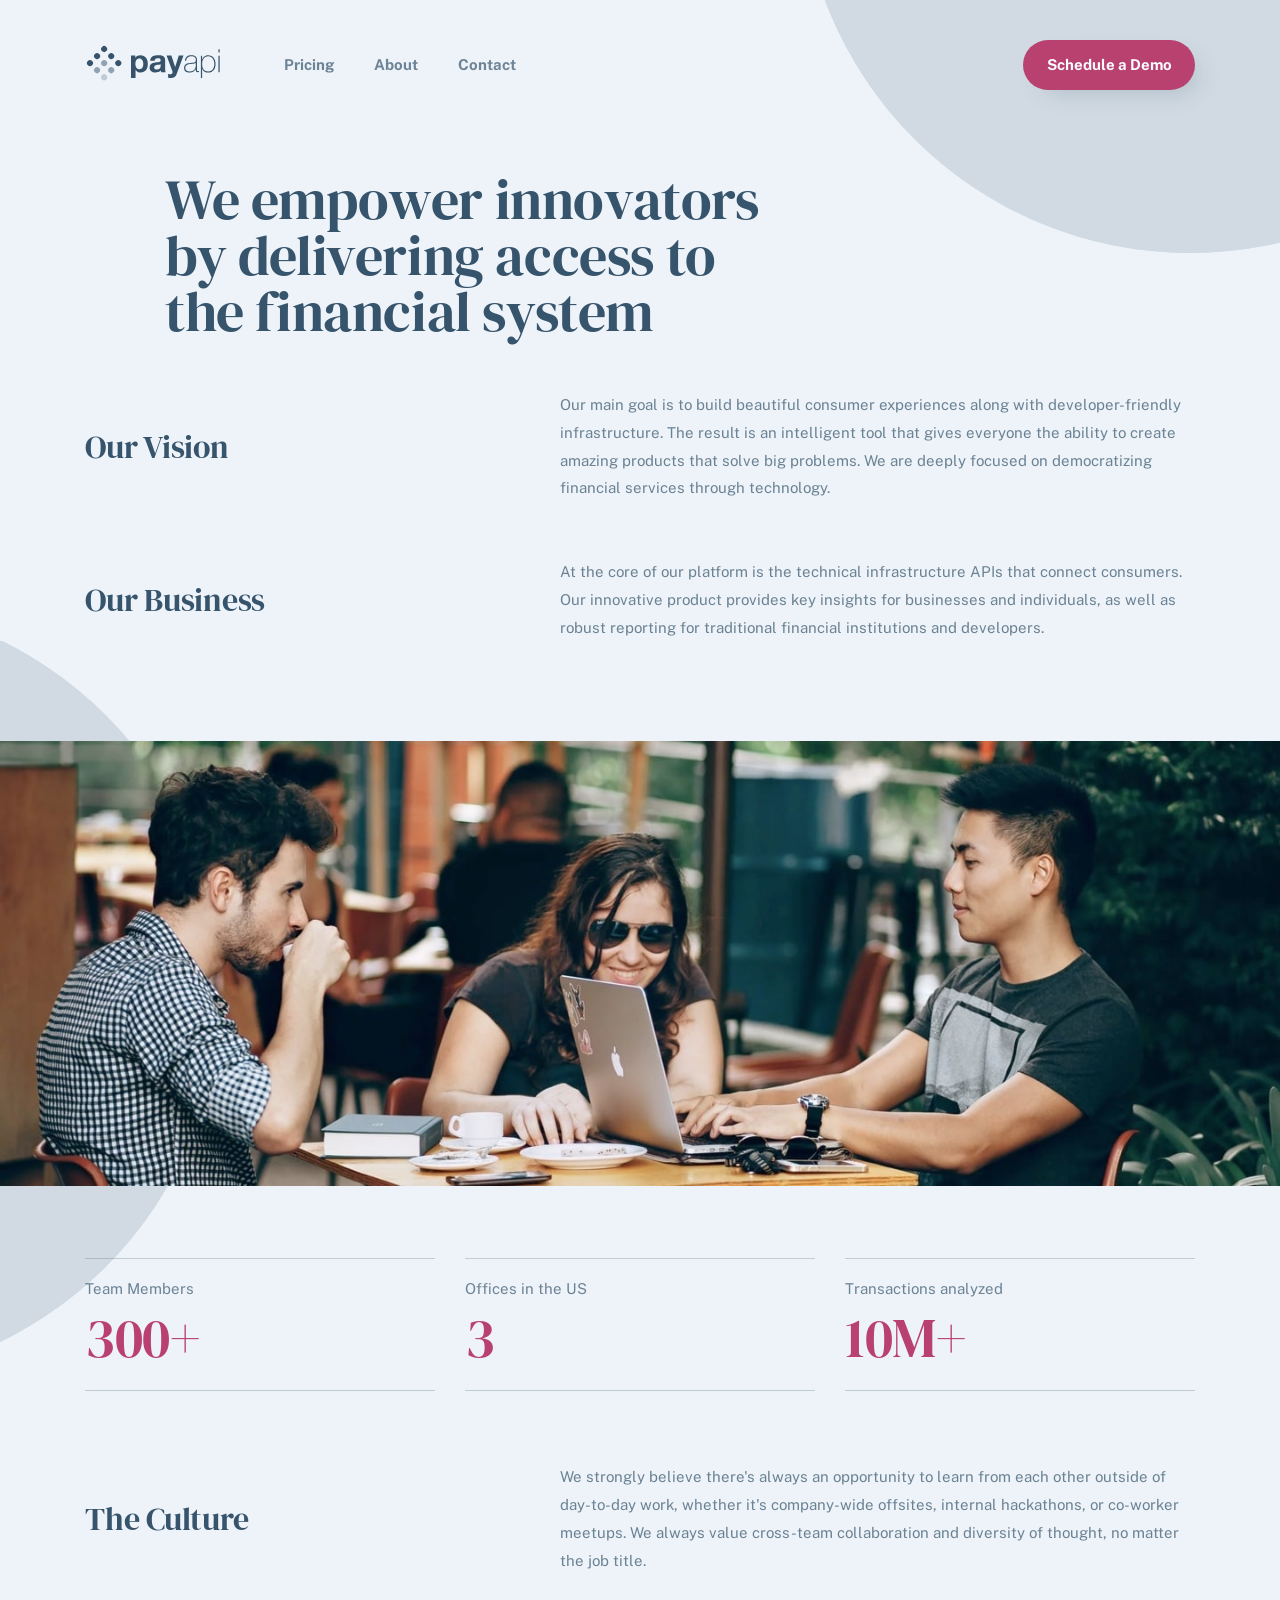
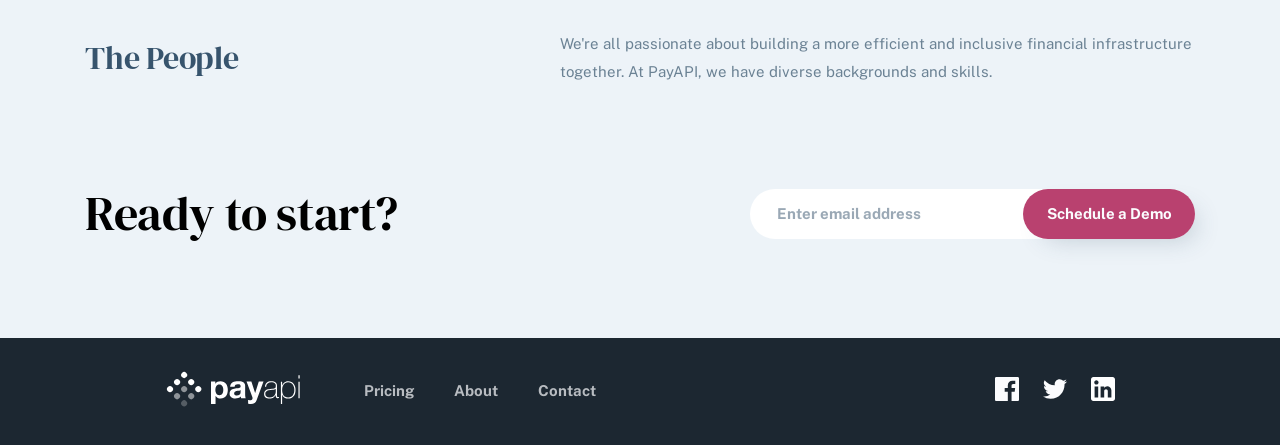
==== commit 18bd8bbf: "Finished this project" ====
--- a/about.html
+++ b/about.html
@@ -1,19 +1,24 @@
-<!DOCTYPE html>
+<!doctype html>
 <html lang="en">
   <head>
     <meta charset="UTF-8" />
     <meta name="viewport" content="width=device-width, initial-scale=1.0" />
 
-    <link rel="icon" type="image/png" sizes="32x32" href="./assets/favicon-32x32.png" />
+    <link
+      rel="icon"
+      type="image/png"
+      sizes="32x32"
+      href="./assets/favicon-32x32.png"
+    />
 
     <title>Frontend Mentor | PayAPI Website Challenge</title>
-        <link rel="stylesheet" href="./css/normalize.css" />
+    <link rel="stylesheet" href="./css/normalize.css" />
     <link rel="stylesheet" href="./css/style.css" />
   </head>
 
-  <body>
-    <header class="header">
-            <div class="header__menu container">
+  <body class="about-page">
+    <header class="header bg-up">
+      <div class="header__menu container">
         <div class="header__logo">
           <a href="index.html">
             <svg
@@ -90,7 +95,7 @@
                 </g>
               </g>
             </svg>
-            <span class="visually-hidden">PayAPI — Главная страница</span>
+            <span class="visually-hidden">PayAPI — Страница о компании</span>
           </a>
         </div>
         <button
@@ -138,42 +143,83 @@
           <button type="button" class="btn">Schedule a Demo</button>
         </div>
       </div>
+      <h2>
+        We empower innovators by delivering access to the financial system
+      </h2>
     </header>
     <main class="main">
-We empower innovators by delivering access to the financial system
-
-    Our Vision
-
-    Our main goal is to build beautiful consumer experiences along with developer-friendly 
-    infrastructure. The result is an intelligent tool that gives everyone the ability to create 
-    amazing products that solve big problems. We are deeply focused on democratizing financial 
-    services through technology.
-
-    Our Business
-
-    At the core of our platform is the technical infrastructure APIs that connect consumers. 
-    Our innovative product provides key insights for businesses and individuals, as well as 
-    robust reporting for traditional financial institutions and developers.
-
-    Team Members 
-    300+
-
-    Offices in the US 
-    3
-
-    Transactions analyzed 
-    10M+
-
-    The Culture
-
-    We strongly believe there's always an opportunity to learn from each other outside of 
-    day-to-day work, whether it's company-wide offsites, internal hackathons, or co-worker meetups. 
-    We always value cross-team collaboration and diversity of thought, no matter the job title.
-
-    The People
-    
-    We're all passionate about building a more efficient and inclusive financial infrastructure 
-    together. At PayAPI, we have diverse backgrounds and skills.
+      <section class="intro__about container">
+        <div class="intro__about-block">
+          <h4>Our Vision</h4>
+          <p>
+            Our main goal is to build beautiful consumer experiences along with
+            developer-friendly infrastructure. The result is an intelligent tool
+            that gives everyone the ability to create amazing products that
+            solve big problems. We are deeply focused on democratizing financial
+            services through technology.
+          </p>
+        </div>
+        <div class="intro__about-block">
+          <h4>Our Business</h4>
+          <p>
+            At the core of our platform is the technical infrastructure APIs
+            that connect consumers. Our innovative product provides key insights
+            for businesses and individuals, as well as robust reporting for
+            traditional financial institutions and developers.
+          </p>
+        </div>
+      </section>
+      <section class="about__content">
+        <picture class="about__picture">
+          <source
+            media="(min-width: 1024px)"
+            srcset="./assets/about/desktop/image-team-members.jpg"
+          />
+          <source
+            media="(min-width: 768px)"
+            srcset="./assets/about/tablet/image-team-members.jpg"
+          />
+          <img
+            src="./assets/about/mobile/image-team-members.jpg"
+            alt="image team members"
+            class="hero__img"
+          />
+        </picture>
+        <div class="content__stats">
+          <div class="content__stats-block">
+            <p>Team Members</p>
+            <strong>300+</strong>
+          </div>
+          <div class="content__stats-block">
+            <p>Offices in the US</p>
+            <strong>3</strong>
+          </div>
+          <div class="content__stats-block">
+            <p>Transactions analyzed</p>
+            <strong>10M+</strong>
+          </div>
+        </div>
+      </section>
+      <section class="intro__about container">
+        <div class="intro__about-block">
+          <h4>The Culture</h4>
+          <p>
+            We strongly believe there's always an opportunity to learn from each
+            other outside of day-to-day work, whether it's company-wide
+            offsites, internal hackathons, or co-worker meetups. We always value
+            cross-team collaboration and diversity of thought, no matter the job
+            title.
+          </p>
+        </div>
+        <div class="intro__about-block">
+          <h4>The People</h4>
+          <p>
+            We're all passionate about building a more efficient and inclusive
+            financial infrastructure together. At PayAPI, we have diverse
+            backgrounds and skills.
+          </p>
+        </div>
+      </section>
     </main>
     <footer class="footer">
       <div class="footer__header container">
@@ -324,5 +370,4 @@
     </footer>
     <script src="app.js" defer></script>
   </body>
-
-</html>+</html>
--- a/css/style.css
+++ b/css/style.css
@@ -107,12 +107,39 @@
 a {
   text-decoration: none;
 }
+h2 {
+  font-family: "DM Serif Display";
+  font-style: normal;
+  font-weight: 400;
+  font-size: 56px;
+  line-height: 100%;
+  letter-spacing: -0.4px;
+  color: var(--slate-700);
+}
 h3 {
   font-family: "DM Serif Display";
   font-weight: 400;
   font-size: 48px;
   line-height: 115%;
   letter-spacing: -0.4px;
+}
+h4 {
+  font-family: "DM Serif Display";
+  font-weight: 400;
+  font-size: 32px;
+  line-height: 125%;
+  letter-spacing: -0.25px;
+  color: var(--slate-700);
+}
+h5 {
+  font-family: "DM Serif Display";
+  font-weight: 400;
+  font-size: 24px;
+  line-height: 135%;
+  letter-spacing: -0.25px;
+  color: var(--slate-700);
+  mix-blend-mode: normal;
+  opacity: 0.75;
 }
 .container {
   max-width: 70.625rem;
@@ -191,9 +218,19 @@
 .header {
   background-image: url("../assets/shared/desktop/bg-pattern-circle.svg");
   background-repeat: no-repeat;
-  background-position-x: 110%;
-  background-position-y: -130px;
+  background-size: 780px 780px;
+  background-position: left 800px top -172px;
   overflow: hidden;
+  &.bg-up {
+    background-position: left 800px top -527px;
+    .header__menu {
+      padding-block-end: 82px;
+    }
+    h2 {
+      max-width: 640px;
+      margin: 0 0 42px 165px;
+    }
+  }
   .header__menu {
     display: flex;
     align-items: center;
@@ -272,6 +309,12 @@
       }
     }
   }
+}
+.pricing-page .bg-up h2 {
+  margin-block-end: 72px;
+}
+.about-page .bg-up h2 {
+  margin-block-end: 51px;
 }
 .main {
   .main__about {
@@ -452,6 +495,346 @@
       }
     }
   }
+  .contact {
+    display: flex;
+    align-items: center;
+    justify-content: space-between;
+    margin-block-end: 72px;
+
+    /* .contact__submit { } */
+
+    .contact__form {
+      max-width: 445px;
+      .form-group {
+        position: relative;
+        margin-block-end: 24px;
+        input {
+          width: 100%;
+          display: block;
+          border: none;
+          background: transparent;
+          outline: none;
+          border-bottom: 1px solid hsla(207, 33%, 32%, 0.5);
+          padding: 0 0 16px 24px;
+          cursor: pointer;
+          &::placeholder {
+            font-family: "Public Sans";
+            font-weight: 400;
+            font-size: 15px;
+            line-height: 185%;
+            color: var(--slate-700);
+            mix-blend-mode: normal;
+            opacity: 0.5;
+          }
+        }
+        textarea {
+          width: 100%;
+          height: 93px;
+          box-sizing: border-box;
+          border: none;
+          background: transparent;
+          outline: none;
+          border-bottom: 1px solid hsla(207, 33%, 32%, 0.5);
+          resize: none;
+          cursor: pointer;
+          font-family: "Public Sans";
+          font-weight: 400;
+          font-size: 15px;
+          line-height: 185%;
+          color: var(--slate-700);
+          mix-blend-mode: normal;
+          opacity: 0.5;
+          padding-inline-start: 24px;
+        }
+        small {
+          visibility: hidden;
+          font-family: "Public Sans";
+          font-weight: 400;
+          font-size: 11px;
+          line-height: 13px;
+          letter-spacing: -0.0846154px;
+          padding-inline-start: 24px;
+        }
+        &.error {
+          input {
+            border-color: var(--red-600);
+            &::placeholder {
+              color: var(--red-600);
+            }
+          }
+          textarea {
+            border-color: var(--red-600);
+            &::placeholder {
+              color: var(--red-600);
+            }
+          }
+          small {
+            visibility: visible;
+            color: var(--red-600);
+            mix-blend-mode: normal;
+            opacity: 0.5;
+          }
+        }
+        &.success {
+          input {
+            border-color: hsla(207, 33%, 32%, 0.5);
+          }
+          textarea {
+            border-color: hsla(207, 33%, 32%, 0.5);
+          }
+        }
+      }
+      .form-check {
+        margin-block-end: 24px;
+
+        .check__container {
+          display: block;
+          position: relative;
+          padding-inline-start: 35px;
+          margin-block-end: 12px;
+          cursor: pointer;
+          font-family: "Public Sans";
+          font-weight: 400;
+          font-size: 15px;
+          line-height: 25px;
+          letter-spacing: -0.115385px;
+          color: var(--slate-700);
+
+          /* ИСПРАВЛЕНО: Безопасное скрытие стандартного инпута */
+          input {
+            position: absolute;
+            width: 1px;
+            height: 1px;
+            padding: 0;
+            margin: -1px;
+            overflow: hidden;
+            clip: rect(0, 0, 0, 0);
+            white-space: nowrap;
+            border: 0;
+
+            /* НОВИНКА: Стили фокуса при навигации с клавиатуры (Tab) */
+            &:focus-visible ~ .checkmark {
+              /* Цвет рамки фокуса */
+              outline: 2px solid var(--rose-600);
+              outline-offset: 3px;
+              /* Делаем чекбокс четче во время фокуса */
+              opacity: 1;
+            }
+
+            /* Изменение состояния при клике/выборе */
+            &:checked ~ .checkmark {
+              background-color: var(--rose-600);
+              opacity: 1;
+
+              &::after {
+                display: block;
+              }
+            }
+          }
+
+          .checkmark {
+            /* Рисуем кастомный checkbox в <span>: */
+            position: absolute;
+            top: 0;
+            left: 0;
+            width: 24px;
+            height: 24px;
+            background: var(--slate-700);
+            mix-blend-mode: normal;
+            opacity: 0.25;
+            transition:
+              background-color 0.2s ease,
+              outline 0.2s ease;
+
+            &::after {
+              position: absolute;
+              content: "";
+              display: none;
+              left: 9px;
+              top: 5px;
+              width: 6.15px;
+              height: 11.32px;
+              border: solid var(--neutral-0);
+              border-width: 0 3px 3px 0;
+              transform: rotate(45deg);
+            }
+          }
+        }
+      }
+
+      .btn {
+        border: 1px solid var(--slate-700);
+        background-color: transparent;
+        color: var(--slate-700);
+        transition:
+          background-color 450ms ease-in-out,
+          color 450ms ease-in-out;
+        &:hover {
+          background-color: var(--slate-700);
+          color: var(--neutral-0);
+        }
+      }
+    }
+    .contact__join {
+      max-width: 541px;
+      h5 {
+        margin-block-end: 40px;
+      }
+      .contact__join-images {
+        display: grid;
+        grid-template-columns: repeat(3, 1fr);
+        grid-template-rows: repeat(2, 1fr);
+        gap: 54px 62px;
+      }
+    }
+  }
+  .pricing {
+    display: grid;
+    grid-template-columns: repeat(3, 1fr);
+    column-gap: 30px;
+    margin-block-end: 96px;
+    .pricing__content {
+      display: flex;
+      flex-direction: column;
+      row-gap: 16px;
+      h4 {
+        font-size: clamp(1.5rem, calc(0.929rem + 1.19vw), 2rem);
+        color: var(--rose-600);
+      }
+      p {
+        font-weight: 400;
+        font-size: 15px;
+        line-height: 185%;
+        color: var(--slate-500);
+      }
+      .price {
+        font-family: "DM Serif Display";
+        font-weight: 400;
+        font-size: 56px;
+        line-height: 100%;
+        letter-spacing: -0.4px;
+        color: var(--slate-700);
+      }
+      span {
+        display: block;
+        width: 350px;
+        border-bottom: 1px solid var(--slate-700);
+        mix-blend-mode: normal;
+        opacity: 0.25;
+        margin-block-end: 8px;
+      }
+      ul {
+        display: flex;
+        flex-direction: column;
+        row-gap: 8px;
+        margin-block-end: 8px;
+        li {
+          font-family: "Public Sans";
+          font-weight: 400;
+          font-size: 15px;
+          line-height: 185%;
+          padding-inline-start: 36px;
+          color: var(--slate-700);
+          position: relative;
+          &::before {
+            position: absolute;
+            content: "";
+            background-image: url("../assets/shared/desktop/icon-check.svg");
+            width: 14px;
+            height: 11px;
+            top: 50%;
+            left: 0px;
+            transform: translateY(-50%);
+          }
+        }
+      }
+      &:first-of-type ul li:nth-child(n + 4),
+      &:nth-child(2) ul li:nth-child(n + 6) {
+        opacity: 0.5;
+        &::before {
+          content: none;
+        }
+      }
+      .btn {
+        width: 168px;
+        border: 1px solid var(--slate-700);
+        background: transparent;
+        color: var(--slate-700);
+        transition:
+          background-color 450ms ease-in-out,
+          color 450ms ease-in-out;
+        &:hover {
+          background-color: var(--slate-700);
+          color: var(--neutral-0);
+        }
+      }
+    }
+  }
+  .intro__about {
+    display: flex;
+    flex-direction: column;
+    row-gap: 56px;
+    .intro__about-block {
+      display: flex;
+      align-items: center;
+      justify-content: space-between;
+      flex: 1;
+      column-gap: 30px;
+      p {
+        max-width: 635px;
+        font-weight: 400;
+        font-size: 15px;
+        line-height: 185%;
+        color: var(--slate-500);
+      }
+    }
+    &:last-child .intro__about-block:last-child {
+      margin-block-end: 100px;
+    }
+  }
+  /* .intro__about */
+  .about__content {
+    background-image: url("../assets/shared/desktop/bg-pattern-circle.svg");
+    background-repeat: no-repeat;
+    background-position: left -560px top -40px;
+    overflow: hidden;
+    padding-block-start: 100px;
+    margin-block-end: 72px;
+    .about__picture {
+      display: block;
+      margin-block-end: 72px;
+    }
+    .content__stats {
+      display: grid;
+      grid-template-columns: repeat(3, 350px);
+      align-items: center;
+      justify-content: center;
+      column-gap: 30px;
+      .content__stats-block {
+        padding-block: 16px 24px;
+        border-top: 1px solid hsla(207, 33%, 32%, 0.25);
+        border-bottom: 1px solid hsla(207, 33%, 32%, 0.25);
+        p {
+          font-weight: 400;
+          font-size: 15px;
+          line-height: 185%;
+          color: var(--slate-700);
+          mix-blend-mode: normal;
+          opacity: 0.7;
+          padding-block-end: 8px;
+        }
+        strong {
+          display: block;
+          font-family: "DM Serif Display";
+          font-weight: 400;
+          font-size: 56px;
+          line-height: 100%;
+          letter-spacing: -0.4px;
+          color: var(--rose-600);
+        }
+      }
+    }
+  }
 }
 .footer {
   .footer__header {
@@ -531,8 +914,14 @@
 }
 
 @media (width <= 768px) {
+  h2 {
+    font-size: clamp(2rem, calc(0.026rem + 7.018vw), 3rem);
+  }
   h3 {
     font-size: clamp(2rem, calc(0.707rem + 4.598vw), 3rem);
+  }
+  h4 {
+    font-size: clamp(1.5rem, calc(0.792rem + 2.516vw), 2rem);
   }
   .container {
     max-width: 710px;
@@ -542,8 +931,21 @@
     background-position-x: 65%;
     background-position-y: -555%;
     margin-block-end: 91px;
-    .header__menu {
-    }
+    &.bg-up {
+      background-size: 780px 780px;
+      background-position: right -494px top -508px;
+      /* background-position: left 505px top -464px; */
+      margin-block-end: 0;
+      .header__menu {
+        padding-block-end: 73px;
+      }
+      h2 {
+        max-width: 540px;
+        text-align: center;
+        margin: 0 0 48px 97px;
+      }
+    }
+
     .header__hero {
       flex-direction: column-reverse;
       .header__hero-content {
@@ -560,6 +962,9 @@
         }
       }
     }
+  }
+  .pricing-page .bg-up h2 {
+    margin-block-end: 76px;
   }
   .main {
     .main__about {
@@ -621,6 +1026,45 @@
       column-gap: 8px;
       margin-block-end: 81px;
     }
+    .contact {
+      flex-direction: column;
+      row-gap: 48px;
+      margin-block-end: 97px;
+      .contact__join {
+        h5 {
+          text-align: center;
+        }
+      }
+    }
+    .pricing {
+      grid-template-columns: repeat(3, 223px);
+      column-gap: 8px;
+      .pricing__content {
+        align-items: center;
+        p {
+          text-align: center;
+        }
+        span {
+          width: 223px;
+        }
+      }
+    }
+    .intro__about {
+      row-gap: 64px;
+      .intro__about-block {
+        column-gap: 8px;
+        p {
+          max-width: 456px;
+        }
+      }
+    }
+    .about__content {
+      background-image: none;
+      .content__stats {
+        grid-template-columns: repeat(3, 224px);
+        column-gap: 8px;
+      }
+    }
   }
   .footer {
     .footer__header {
@@ -660,6 +1104,17 @@
     background-position-x: 50%;
     background-position-y: -140%;
     margin-block-end: 73px;
+    &.bg-up {
+      background-position: left 74px top -644px;
+      margin-block-end: 0;
+      .header__menu {
+        padding-block-end: 48.47px;
+      }
+      h2 {
+        max-width: 327px;
+        margin: 0 auto 40px;
+      }
+    }
     .header__menu {
       justify-content: space-between;
       .menu__button {
@@ -732,6 +1187,9 @@
     transform: translateX(300px);
     box-shadow: 1px 0 1px 1px rgba(0, 0, 0, 0.25);
   }
+  .pricing-page .bg-up h2 {
+    margin-block-end: 48px;
+  }
   .main {
     .main__about {
       background-position-x: 50%;
@@ -785,6 +1243,78 @@
     .feauters {
       grid-template-columns: repeat(1, 1fr);
       gap: 48px 0;
+    }
+    .contact {
+      row-gap: 72px;
+      margin-block-end: 78px;
+      .contact__form {
+        .form-check {
+          margin-block-end: 16px;
+        }
+        .btn {
+          width: 152px;
+        }
+      }
+      .contact__join {
+        h5 {
+          max-width: 327px;
+          margin-block-end: 32px;
+        }
+        .contact__join-images {
+          grid-template-columns: repeat(2, 1fr);
+          grid-template-rows: repeat(3, 1fr);
+          gap: 44.87px 50.88px;
+        }
+      }
+    }
+    .pricing {
+      grid-template-columns: repeat(1, 1fr);
+      grid-template-rows: repeat(3, 1fr);
+      gap: 48px 0;
+      .pricing__content {
+        row-gap: 24px;
+        .price {
+          margin-block-end: 8px;
+        }
+      }
+    }
+    .intro__about {
+      row-gap: 48px;
+      .intro__about-block {
+        flex-direction: column;
+        gap: 16px 0;
+        p {
+          text-align: center;
+        }
+      }
+    }
+    .about__content {
+      padding-block-start: 72px;
+      margin-block-end: 48px;
+      .about__picture {
+        margin-block-end: 48px;
+        img {
+          margin: 0 auto;
+        }
+      }
+      .content__stats {
+        grid-template-columns: repeat(1, 1fr);
+        grid-template-rows: repeat(3, 1fr);
+        gap: 40px 0;
+        .content__stats-block {
+          padding: 0;
+          place-items: center;
+          border: none;
+          &:first-child {
+            border-top: 1px solid hsla(207, 33%, 32%, 0.25);
+            padding-block-start: 16px;
+          }
+          &:last-child {
+            border-bottom: 1px solid hsla(207, 33%, 32%, 0.25);
+            padding-block-end: 16px;
+          }
+        }
+      }
     }
   }
   .footer {
